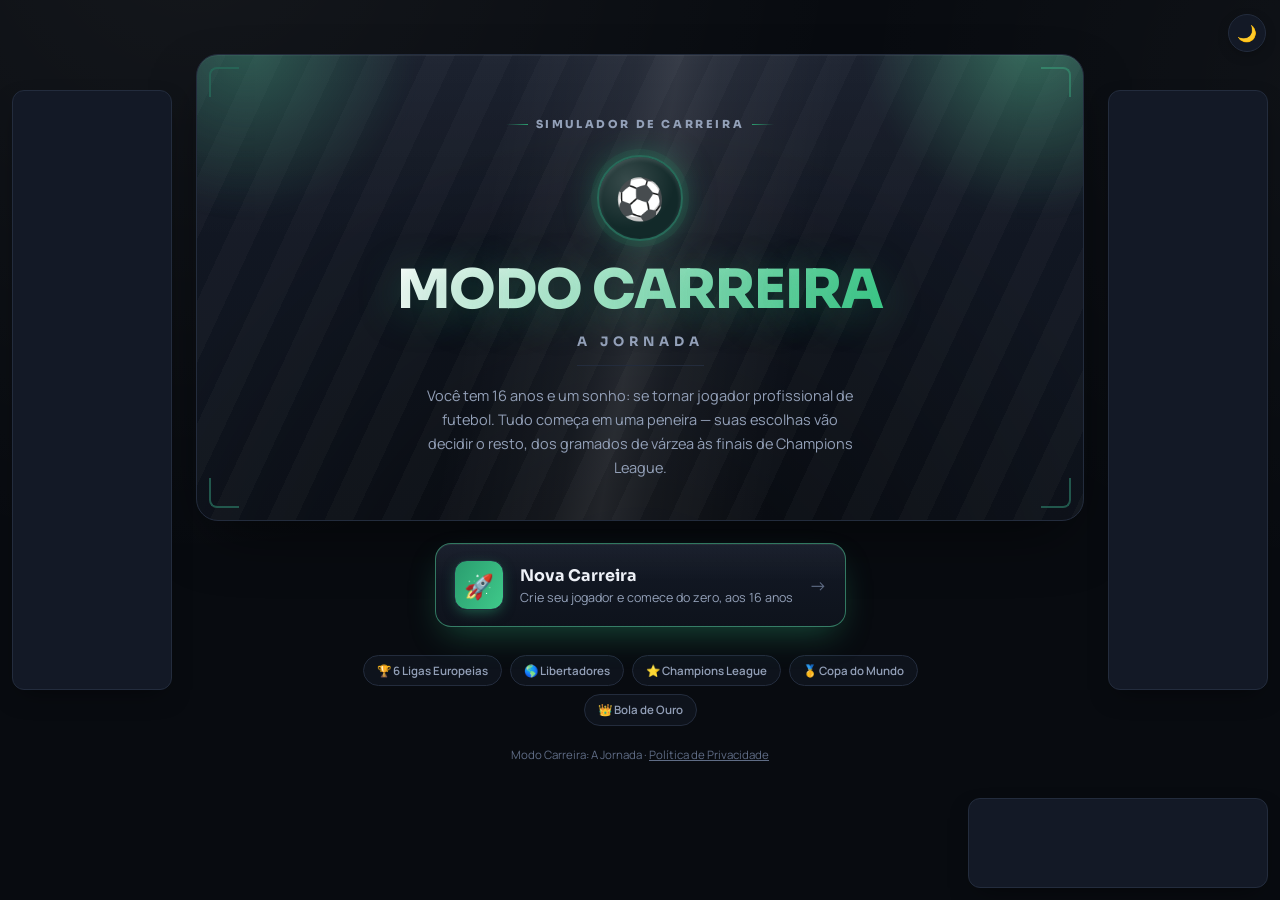
==== index.html @ 7618a2d5 "Completa as 14 sugestões restantes dos 2 grupos de auditoria Jogabilidade/IA: - Meta de carreira esc" ====
<!DOCTYPE html>
<html lang="pt-BR">
<head>
<meta charset="UTF-8">
<meta name="viewport" content="width=device-width, initial-scale=1.0">
<title>Modo Carreira: A Jornada</title>
<link rel="stylesheet" href="css/style.css">
<!-- Google AdSense — Publisher ID real da conta (ver js/core/ads.js). -->
<script async src="https://pagead2.googlesyndication.com/pagead/js/adsbygoogle.js?client=ca-pub-1959719427487568" crossorigin="anonymous"></script>
</head>
<body>
<div id="app"></div>
<button id="theme-toggle-btn" class="theme-toggle-btn" title="Alternar tema claro/escuro" type="button">🌙</button>
<div id="ad-corner" class="ad-corner"></div>
<div id="ad-left" class="ad-side"></div>
<div id="ad-right" class="ad-side"></div>

<script src="js/core/utils.js"></script>
<script src="js/core/ads.js"></script>
<script src="js/core/pixelart.js"></script>
<script src="js/core/escudos.js"></script>
<script src="js/core/rostos.js"></script>
<script src="js/data/dados-base.js"></script>
<script src="js/data/escudos-clubes.js"></script>
<script src="js/data/lances.js"></script>
<script src="js/data/dialogos-tecnico.js"></script>
<script src="js/data/eventos.js"></script>
<script src="js/data/loja-roupas.js"></script>
<script src="js/data/loja-tenis.js"></script>
<script src="js/data/loja-relogios.js"></script>
<script src="js/data/carros.js"></script>
<script src="js/data/imoveis.js"></script>

<script src="js/core/audio.js"></script>
<script src="js/core/state.js"></script>
<script src="js/core/efeitos.js"></script>
<script src="js/core/router.js"></script>

<script src="js/screens/inicio.js"></script>
<script src="js/screens/clubes.js"></script>
<script src="js/screens/peneira.js"></script>

<script src="js/sistemas/consequencias.js"></script>
<script src="js/sistemas/rival.js"></script>
<script src="js/sistemas/exCompanheiros.js"></script>
<script src="js/sistemas/torcida.js"></script>
<script src="js/sistemas/vidapessoal.js"></script>
<script src="js/sistemas/loja.js"></script>
<script src="js/sistemas/imoveis.js"></script>
<script src="js/sistemas/banco.js"></script>
<script src="js/sistemas/liga.js"></script>
<script src="js/sistemas/copas.js"></script>
<script src="js/sistemas/eventos.js"></script>
<script src="js/sistemas/lesao.js"></script>
<script src="js/sistemas/treino.js"></script>
<script src="js/sistemas/partida.js"></script>
<script src="js/sistemas/imprensa.js"></script>
<script src="js/sistemas/selecao.js"></script>

<script src="js/ui/statusbar.js"></script>
<script src="js/ui/agenda.js"></script>
<script src="js/ui/painel.js"></script>
<script src="js/ui/central.js"></script>

<script src="js/temporada/fim-temporada.js"></script>
<script src="js/temporada/entressafra.js"></script>

<script src="js/main.js"></script>
</body>
</html>
---- css/style.css ----
@import url('https://fonts.googleapis.com/css2?family=Manrope:wght@400;500;600;700;800&family=Sora:wght@600;700;800&display=swap');
  /* ===================== RESET & BASE ===================== */
  * { box-sizing: border-box; margin: 0; padding: 0; }
  :root {
    --club-c1: #2a9d6f;
    --club-c2: #3fc98a;
    --bg-base: #080b10;
    --surface: #131926;
    --surface-2: #0e131c;
    --border: #232c3d;
    --border-soft: rgba(255,255,255,.06);
    --text: #eef1f7;
    --text-dim: #93a0b8;
    --text-faint: #5f6c85;
    --font-display: 'Sora', 'Manrope', 'Segoe UI', system-ui, sans-serif;
    --font-body: 'Manrope', 'Segoe UI', 'Trebuchet MS', Arial, sans-serif;
    --radius: 16px;
    --club-grad: linear-gradient(120deg, var(--club-c1), var(--club-c2));
  }
  /* Tema claro — alternado pelo botão flutuante (js/main.js), preferência
     GLOBAL fora de qualquer save (persiste entre carreiras diferentes).
     Reaproveita as mesmas variáveis já centralizadas, sem duplicar regras. */
  :root[data-theme="light"] {
    --bg-base: #eef1f6;
    --surface: #ffffff;
    --surface-2: #f4f6fb;
    --border: #d6dce6;
    --border-soft: rgba(10,20,40,.06);
    --text: #1a2130;
    --text-dim: #4c5871;
    --text-faint: #7c879c;
  }
  /* .hero-title-mega usa um gradiente com stop branco fixo (bonito no tema
     escuro, ilegível no claro) — única cor "hardcoded" fora das variáveis
     centralizadas que precisou de override dedicado pro tema claro. */
  :root[data-theme="light"] .hero-title-mega {
    background: linear-gradient(120deg, #1a2130 20%, var(--club-c1, #2a9d6f) 78%);
    -webkit-background-clip: text; background-clip: text; color: transparent;
  }
  .theme-toggle-btn {
    position: fixed; top: 14px; right: 14px; z-index: 50;
    width: 38px; height: 38px; border-radius: 50%; border: 1px solid var(--border);
    background: var(--surface); color: var(--text); font-size: 16px; cursor: pointer;
    display: flex; align-items: center; justify-content: center;
    box-shadow: 0 4px 14px -4px rgba(0,0,0,.4);
  }
  * { scrollbar-color: #2a3140 transparent; }
  html, body {
    height: 100%;
    background: var(--bg-base);
    color: var(--text);
    font-family: var(--font-body);
    line-height: 1.5;
    -webkit-font-smoothing: antialiased;
  }
  body {
    min-height: 100vh; display: flex; flex-direction: column;
    background:
      radial-gradient(1200px circle at 15% -10%, rgba(255,255,255,.05), transparent 55%),
      radial-gradient(900px circle at 105% 10%, rgba(255,255,255,.03), transparent 55%),
      var(--bg-base);
    background-attachment: fixed;
    transition: background 1s ease;
  }
  body.tema-clube {
    background:
      radial-gradient(1200px circle at 12% -12%, color-mix(in srgb, var(--club-c1) 26%, transparent), transparent 58%),
      radial-gradient(1000px circle at 108% 8%, color-mix(in srgb, var(--club-c2) 20%, transparent), transparent 55%),
      radial-gradient(800px circle at 50% 120%, color-mix(in srgb, var(--club-c1) 10%, transparent), transparent 60%),
      var(--bg-base);
    background-attachment: fixed;
  }
  /* padding-bottom reserva espaço real pro .ad-corner (fixed, ~90px+offset) —
     sem isso, em telas onde o conteúdo enche a altura da viewport, o anúncio
     do canto acaba sobrepondo o final do conteúdo (placar/feed/botões). */
  #app { flex: 1; display: flex; flex-direction: column; max-width: 920px; margin: 0 auto; width: 100%; padding: 18px 16px 108px; }
  #app.fade-in { animation: telaEntrada .45s cubic-bezier(.22,.75,.35,1); }
  @keyframes telaEntrada {
    from { opacity: 0; transform: translateY(12px); }
    to { opacity: 1; transform: translateY(0); }
  }
  /* Transição diferenciada pra telas-marco (.hero-marco presente, ver
     appObserver em router.js) — mais lenta e com um leve "zoom", pra separar
     visualmente um momento de peso (título, Bola de Ouro) de uma troca de
     tela comum (treino, agenda). */
  #app.fade-in-marco { animation: telaEntradaMarco .8s cubic-bezier(.22,.75,.35,1); }
  @keyframes telaEntradaMarco {
    from { opacity: 0; transform: translateY(18px) scale(.97); }
    60% { opacity: 1; }
    to { opacity: 1; transform: translateY(0) scale(1); }
  }
  h1, h2, h3 { font-family: var(--font-display); font-weight: 700; letter-spacing: .2px; }
  a { color: inherit; }
  button, select, input {
    font-family: inherit;
    font-size: 15px;
  }
  ::-webkit-scrollbar { width: 8px; height: 8px; }
  ::-webkit-scrollbar-thumb { background: #2a3140; border-radius: 4px; }
  ::-webkit-scrollbar-track { background: transparent; }

  /* ===================== LAYOUT HELPERS ===================== */
  .hidden { display: none !important; }
  .card {
    position: relative;
    background: linear-gradient(180deg, rgba(255,255,255,.035) 0%, transparent 45%), linear-gradient(180deg, var(--surface) 0%, var(--surface-2) 100%);
    border: 1px solid var(--border);
    border-radius: var(--radius);
    padding: 20px;
    margin-bottom: 14px;
    box-shadow: 0 10px 28px -8px rgba(0,0,0,.45), inset 0 1px 0 var(--border-soft);
    overflow: hidden;
  }
  .card::before {
    content: '';
    position: absolute; top: 0; left: 0; right: 0; height: 3px;
    background: linear-gradient(90deg, #2a3140, #2a3140);
    opacity: .8;
  }
  body.tema-clube .card::before {
    background: var(--club-grad);
    box-shadow: 0 0 14px -2px color-mix(in srgb, var(--club-c1) 70%, transparent);
  }
  .card-title {
    font-family: var(--font-display);
    font-size: 12px;
    font-weight: 700;
    text-transform: uppercase;
    letter-spacing: 1.3px;
    color: var(--text-dim);
    margin-bottom: 12px;
    display: flex; align-items: center; gap: 7px;
  }
  .card-title::before {
    content: ''; width: 4px; height: 4px; border-radius: 50%;
    background: var(--club-c1); box-shadow: 0 0 8px 1px var(--club-c1);
    flex-shrink: 0;
  }
  .card-title::after {
    content: ''; flex: 1; height: 1px; margin-left: 4px;
    background: linear-gradient(90deg, var(--border), transparent);
  }
  .row { display: flex; gap: 12px; flex-wrap: wrap; }
  .col { flex: 1 1 200px; min-width: 0; }
  .center { text-align: center; }
  .muted { color: var(--text-dim); font-size: 13px; }
  .small { font-size: 12px; }
  .spacer { height: 12px; }

  /* ===================== BUTTONS ===================== */
  .btn {
    display: inline-block;
    position: relative;
    background: linear-gradient(180deg, #1a2130, #161c29);
    color: var(--text);
    border: 1px solid var(--border);
    border-radius: 12px;
    padding: 13px 16px;
    cursor: pointer;
    text-align: left;
    font-weight: 500;
    letter-spacing: .1px;
    transition: transform .14s ease, background .18s ease, border-color .18s ease, box-shadow .18s ease;
    width: 100%;
    box-shadow: inset 0 1px 0 rgba(255,255,255,.05), 0 2px 6px rgba(0,0,0,.2);
  }
  .btn:hover { background: linear-gradient(180deg, #202940, #1b2233); border-color: #3d5271; transform: translateY(-2px); box-shadow: 0 10px 22px -6px rgba(0,0,0,.5), inset 0 1px 0 rgba(255,255,255,.08); }
  .btn:active { transform: translateY(0); box-shadow: inset 0 2px 6px rgba(0,0,0,.3); }
  .btn-primary {
    background: var(--club-grad); border-color: color-mix(in srgb, var(--club-c1) 65%, white 8%);
    color: #06120c; font-weight: 700;
    box-shadow: 0 6px 20px -4px color-mix(in srgb, var(--club-c1) 55%, transparent), inset 0 1px 0 rgba(255,255,255,.35);
    text-shadow: 0 1px 0 rgba(255,255,255,.15);
  }
  .btn-primary:hover { filter: brightness(1.08); transform: translateY(-2px); box-shadow: 0 10px 26px -4px color-mix(in srgb, var(--club-c1) 65%, transparent), inset 0 1px 0 rgba(255,255,255,.4); }
  .btn-danger { background: linear-gradient(180deg, #5a1f24, #47161a); border-color: #8a2e35; }
  .btn-danger:hover { background: linear-gradient(180deg, #712831, #5c1f26); }
  .btn-ghost { background: transparent; box-shadow: none; }
  .btn-small { width: auto; padding: 7px 13px; font-size: 13px; border-radius: 9px; }
  .btn-row { display: flex; flex-direction: column; gap: 10px; }
  .choices { display: flex; flex-direction: column; gap: 10px; margin-top: 14px; }
  .choices .btn { animation: escolhaEntra .3s ease backwards; padding-right: 38px; }
  .choices .btn::before {
    content: ''; position: absolute; left: 0; top: 50%; transform: translateY(-50%);
    width: 3px; height: 0%; background: var(--club-c1); border-radius: 0 3px 3px 0;
    transition: height .18s ease; box-shadow: 0 0 8px 0 var(--club-c1);
  }
  .choices .btn:hover::before { height: 56%; }
  .choices .btn::after {
    content: '→'; position: absolute; right: 15px; top: 50%; font-family: var(--font-display);
    transform: translateY(-50%) translateX(-4px); opacity: 0; color: var(--club-c1);
    transition: opacity .18s ease, transform .18s ease;
  }
  .choices .btn:hover::after { opacity: 1; transform: translateY(-50%) translateX(0); }
  .choices .btn-primary::before, .choices .btn-primary::after { display: none; }
  .choices .btn:nth-child(1){ animation-delay: .02s; } .choices .btn:nth-child(2){ animation-delay: .06s; }
  .choices .btn:nth-child(3){ animation-delay: .10s; } .choices .btn:nth-child(4){ animation-delay: .14s; }
  .choices .btn:nth-child(5){ animation-delay: .18s; } .choices .btn:nth-child(6){ animation-delay: .22s; }
  @keyframes escolhaEntra { from { opacity: 0; transform: translateX(-6px); } to { opacity: 1; transform: translateX(0); } }

  /* ===================== FORMS ===================== */
  label { display: block; font-size: 13px; color: var(--text-dim); margin-bottom: 4px; margin-top: 10px; font-weight: 500; }
  input[type=text], input[type=number], select {
    width: 100%;
    background: var(--surface-2);
    border: 1px solid var(--border);
    color: var(--text);
    border-radius: 9px;
    padding: 10px 11px;
    transition: border-color .15s ease, box-shadow .15s ease;
  }
  input:focus, select:focus { outline: none; border-color: var(--club-c1); box-shadow: 0 0 0 3px color-mix(in srgb, var(--club-c1) 22%, transparent); }
  fieldset { border: 1px solid var(--border); border-radius: 12px; padding: 14px; margin-top: 14px; }
  legend { padding: 0 8px; color: var(--text-dim); font-size: 12px; font-weight: 700; text-transform: uppercase; letter-spacing: .6px; }

  /* ===================== BARS / BADGES ===================== */
  .bar-label { display: flex; justify-content: space-between; font-size: 12px; color: var(--text-dim); margin-bottom: 4px; font-weight: 500; }
  .bar-track { background: var(--surface-2); border: 1px solid var(--border); border-radius: 8px; height: 9px; overflow: hidden; box-shadow: inset 0 1px 3px rgba(0,0,0,.4); }
  .bar-fill { height: 100%; border-radius: 8px; background: linear-gradient(90deg,#2a9d6f,#3fc98a); box-shadow: 0 0 8px -1px rgba(63,201,138,.7); transition: width .5s cubic-bezier(.22,.75,.35,1); position: relative; }
  .bar-fill::after {
    content: ''; position: absolute; inset: 0;
    background: linear-gradient(180deg, rgba(255,255,255,.35), transparent 55%);
  }
  .bar-fill.warn { background: linear-gradient(90deg,#c98a2a,#e0ab3f); box-shadow: 0 0 8px -1px rgba(224,171,63,.7); }
  .bar-fill.danger { background: linear-gradient(90deg,#a8323a,#d64550); box-shadow: 0 0 8px -1px rgba(214,69,80,.7); }
  .bar-fill.info { background: linear-gradient(90deg,#2a6bc9,#3f9be0); box-shadow: 0 0 8px -1px rgba(63,155,224,.7); }
  .attr-grid { display: grid; grid-template-columns: 1fr 1fr; gap: 10px 18px; }
  @media (max-width: 560px) { .attr-grid { grid-template-columns: 1fr; } }

  /* ===================== STAT TILES (Painel: Dados/Contrato/Estatísticas) =====================
     Antes essas abas eram só <p><b>Label:</b> valor</p> em sequência, texto
     corrido sem nenhuma hierarquia visual — mesmo padrão pra idade, gols ou
     cartões. stat-tile reaproveita o espírito de .attr-grid (ícone + valor
     grande + rótulo pequeno), ver statTileHtml em js/core/utils.js. */
  .stat-tile-grid { display: grid; grid-template-columns: repeat(auto-fill, minmax(126px,1fr)); gap: 10px; margin: 6px 0 4px; }
  .stat-tile {
    display: flex; flex-direction: column; gap: 2px; padding: 10px 12px; border-radius: 12px;
    background: var(--surface-2); border: 1px solid var(--border);
  }
  .stat-tile-icon { font-size: 16px; line-height: 1; opacity: .85; }
  .stat-tile-valor { font-family: var(--font-display); font-weight: 800; font-size: 18px; line-height: 1.2; word-break: break-word; }
  .stat-tile-label { font-size: 10.5px; color: var(--text-dim); text-transform: uppercase; letter-spacing: .4px; }
  .badge {
    display: inline-block;
    background: var(--surface-2);
    border: 1px solid var(--border);
    border-radius: 999px;
    padding: 4px 11px;
    font-size: 12px;
    font-weight: 500;
    color: #b7c2d6;
    margin: 2px 4px 2px 0;
  }
  .badge.good { border-color: #2a9d6f; color: #7fe0b8; background: rgba(42,157,111,.12); }
  .badge.bad { border-color: #a8323a; color: #f19aa0; background: rgba(168,50,58,.12); }

  /* ===================== ESCUDO DO CLUBE ===================== */
  .crest {
    display: inline-flex; align-items: center; justify-content: center;
    border-radius: 50%; flex-shrink: 0;
    background: conic-gradient(from 210deg, var(--crest-c1,var(--club-c1)), var(--crest-c2,var(--club-c2)), var(--crest-c1,var(--club-c1)));
    border: 2px solid rgba(255,255,255,.4);
    box-shadow: 0 3px 10px rgba(0,0,0,.45), inset 0 1px 2px rgba(255,255,255,.3), inset 0 -3px 7px rgba(0,0,0,.28);
    color: #fff; font-family: var(--font-display); font-weight: 800; letter-spacing: .3px;
    text-shadow: 0 1px 3px rgba(0,0,0,.55);
    line-height: 1;
  }
  .crest.lg { box-shadow: 0 6px 20px -2px rgba(0,0,0,.5), inset 0 1px 3px rgba(255,255,255,.3), inset 0 -4px 9px rgba(0,0,0,.3); }

  /* ===================== TIER / DIVISÃO ===================== */
  .tier-badge {
    display: inline-flex; align-items: center; gap: 5px;
    padding: 3px 11px; border-radius: 999px; font-size: 10.5px; font-weight: 800;
    text-transform: uppercase; letter-spacing: .8px;
    color: var(--tier-c, #9aa5ba); border: 1px solid var(--tier-c, #3a4457);
    background: color-mix(in srgb, var(--tier-c, #3a4457) 16%, transparent);
  }

  /* ===================== ANÚNCIO (CANTO, DISCRETO) =====================
     Fica FORA de #app (ver index.html) — nunca é destruído pelas trocas de
     tela do jogo (render() só remonta #app). position:fixed, então flutua
     sempre no mesmo canto da JANELA (não do documento) — quem garante que
     ele não tampe o conteúdo é a reserva de espaço real em #app
     (padding-bottom, ver a regra de #app acima) do tamanho do bloco (ver ads.js). */
  .ad-corner {
    position: fixed; right: 12px; bottom: 12px; z-index: 40;
    background: var(--surface); border: 1px solid var(--border); border-radius: 12px;
    padding: 4px; max-width: 300px; max-height: 90px; overflow: hidden;
    box-shadow: 0 10px 26px -10px rgba(0,0,0,.5);
  }
  .ad-corner:empty { display: none; } /* antes do 1º anúncio carregar, não ocupa espaço nem sombra à toa */
  @media (max-width: 560px) {
    .ad-corner { left: 8px; right: 8px; bottom: 8px; max-width: none; display: flex; justify-content: center; }
  }

  /* ===================== ANÚNCIOS LATERAIS (SÓ TELA LARGA E ALTA) =====================
     #app tem max-width:920px centralizado — em tela larga sobra bastante
     margem vazia dos dois lados, espaço perfeito pra um anúncio vertical sem
     nunca encostar no jogo. Escondidos por padrão (display:none) e só
     aparecem a partir de 1280px de largura, quando sobra margem confortável
     pros dois lados (920px do jogo + ~180px de cada lado). Abaixo disso
     (tablet/celular), o anúncio do canto (.ad-corner, acima) já continua
     aparecendo normalmente — ninguém perde anúncio, só ganha mais em tela
     grande. Ancorado no topo (não mais centralizado verticalmente) com uma
     altura mínima de tela exigida (min-height:820px) — assim o bloco de
     600px de altura sempre termina bem acima do .ad-corner (que fica nos
     últimos ~100px da tela), sem um anúncio tampando o outro. IMPORTANTE:
     ads.js só deve pedir um novo anúncio pra esses slots quando eles
     estiverem realmente visíveis (display!=='none') — carregar anúncio num
     slot escondido conta como tráfego inválido pro Google. */
  .ad-side {
    display: none; position: fixed; top: 90px;
    z-index: 40; width: 160px; height: 600px; max-height: 70vh; overflow: hidden;
    background: var(--surface); border: 1px solid var(--border); border-radius: 12px;
    box-shadow: 0 10px 26px -10px rgba(0,0,0,.5);
  }
  .ad-side:empty { box-shadow: none; border-color: transparent; } /* antes do anúncio carregar, não fica uma caixa vazia chamativa */
  #ad-left { left: 12px; }
  #ad-right { right: 12px; }
  @media (min-width: 1280px) and (min-height: 820px) {
    .ad-side { display: block; }
  }

  /* ===================== HEADER / STATUS BAR ===================== */
  #status-bar {
    display: flex; flex-wrap: wrap; gap: 10px 20px; align-items: center;
    background: linear-gradient(180deg, rgba(255,255,255,.04), transparent 60%), rgba(15,19,28,.82);
    backdrop-filter: blur(10px); -webkit-backdrop-filter: blur(10px);
    border: 1px solid var(--border); border-top: 2px solid #2a3140; border-radius: var(--radius);
    padding: 12px 16px; margin-bottom: 16px; font-size: 13px;
    box-shadow: 0 10px 26px -10px rgba(0,0,0,.5), inset 0 1px 0 var(--border-soft);
    position: sticky; top: 8px; z-index: 20;
  }
  body.tema-clube #status-bar { border-top-color: var(--club-c1); box-shadow: 0 10px 26px -10px rgba(0,0,0,.5), inset 0 1px 0 var(--border-soft), 0 0 0 1px color-mix(in srgb, var(--club-c1) 18%, transparent); }
  #status-bar .sb-club { display: flex; align-items: center; gap: 9px; margin-right: 2px; }
  #status-bar .sb-club .sb-club-name { font-family: var(--font-display); font-weight: 700; font-size: 14px; color: var(--text); }
  #status-bar .sb-item { display: flex; flex-direction: column; min-width: 58px; }
  #status-bar .sb-item b { font-size: 13.5px; font-weight: 700; color: var(--text); }
  #status-bar .sb-item span.lbl { color: var(--text-faint); font-size: 10.5px; text-transform: uppercase; letter-spacing: .5px; }
  #status-bar .sb-divider { width: 1px; align-self: stretch; background: var(--border); }
  #status-bar .sb-panel-btn { margin-left: auto; }

  /* ===================== TABS (PAINEL) ===================== */
  .tabs { display: flex; flex-wrap: wrap; gap: 6px; margin-bottom: 14px; padding: 4px; background: var(--surface-2); border: 1px solid var(--border); border-radius: 12px; }
  .tab-btn {
    background: transparent; border: 1px solid transparent; color: var(--text-dim);
    border-radius: 8px; padding: 7px 13px; cursor: pointer; font-size: 12.5px; font-weight: 600;
    transition: all .15s ease;
  }
  .tab-btn:hover { color: var(--text); background: rgba(255,255,255,.04); }
  .tab-btn.active { background: var(--club-grad); border-color: transparent; color: #06120c; box-shadow: 0 3px 10px -2px color-mix(in srgb, var(--club-c1) 55%, transparent); }
  .tab-content { display: none; }
  .tab-content.active { display: block; }

  /* ===================== MODAL (PAINEL OVERLAY) ===================== */
  #panel-overlay {
    position: fixed; inset: 0; background: rgba(4,6,10,.8);
    backdrop-filter: blur(3px); -webkit-backdrop-filter: blur(3px);
    display: flex; align-items: flex-start; justify-content: center;
    padding: 24px 12px; overflow-y: auto; z-index: 50;
  }
  #panel-modal, .panel-modal-shell {
    position: relative; overflow: hidden;
    background: linear-gradient(180deg, rgba(255,255,255,.03), transparent 30%), var(--surface-2);
    border: 1px solid var(--border); border-radius: var(--radius);
    padding: 20px; width: 100%; max-width: 820px;
    box-shadow: 0 30px 60px -12px rgba(0,0,0,.6);
  }
  #panel-modal::before, .panel-modal-shell::before { content: ''; position: absolute; top: 0; left: 0; right: 0; height: 3px; background: var(--club-grad); opacity: .9; }
  #panel-modal .panel-header, .panel-modal-shell .panel-header { display: flex; justify-content: space-between; align-items: center; margin-bottom: 12px; }
  #panel-modal .panel-header h2, .panel-modal-shell .panel-header h2 { font-size: 19px; }
  .central-overlay {
    position: fixed; inset: 0; background: rgba(4,6,10,.8);
    backdrop-filter: blur(3px); -webkit-backdrop-filter: blur(3px);
    display: flex; align-items: flex-start; justify-content: center;
    padding: 24px 12px; overflow-y: auto; z-index: 50;
  }

  /* ===================== BARRA DE STATUS: AÇÕES DA CARREIRA ===================== */
  #status-bar .sb-actions { display: flex; flex-wrap: wrap; gap: 8px; margin-left: auto; }

  /* ===================== SHOPPING / IMÓVEIS / BANCO (CENTRAL DE CARREIRA) ======== */
  .shop-grid { display: grid; grid-template-columns: repeat(auto-fill, minmax(230px, 1fr)); gap: 12px; }
  .shop-item {
    display: flex; align-items: center; gap: 12px;
    background: var(--surface-2); border: 1px solid var(--border); border-radius: 12px;
    padding: 10px 12px; transition: border-color .15s ease, transform .15s ease;
  }
  .shop-item:hover { border-color: color-mix(in srgb, var(--club-c1) 45%, var(--border) 55%); transform: translateY(-1px); }
  .shop-item.owned { opacity: .72; }
  .shop-item-carro { flex-wrap: wrap; }
  .shop-item-icon { flex-shrink: 0; display: flex; align-items: center; justify-content: center; width: 60px; }
  .pixel-icon { image-rendering: pixelated; filter: drop-shadow(0 3px 6px rgba(0,0,0,.4)); }
  .shop-item-info { flex: 1; min-width: 0; }
  .shop-item-nome { font-weight: 600; font-size: 13.5px; margin-bottom: 1px; }
  .shop-item-preco { font-family: var(--font-display); font-weight: 700; color: var(--club-c2); font-size: 14px; margin-top: 4px; }
  .color-swatch {
    display: inline-block; width: 18px; height: 18px; border-radius: 50%; cursor: pointer;
    border: 2px solid var(--border); transition: border-color .15s ease, transform .15s ease;
  }
  .color-swatch:hover { transform: scale(1.12); }
  .color-swatch.sel { border-color: var(--club-c1); box-shadow: 0 0 0 2px color-mix(in srgb, var(--club-c1) 45%, transparent); }

  /* ===================== NEWS FEED ===================== */
  .news-item {
    border-left: 3px solid #2f3b4f; padding: 9px 12px; margin-bottom: 8px;
    background: var(--surface-2); border-radius: 0 10px 10px 0; font-size: 13px;
  }
  .news-item.torcida { border-color: #2a9d6f; }
  .news-item.midia { border-color: #3f9be0; }
  .news-item.familia { border-color: #e0ab3f; }
  .news-item.treinador { border-color: #a8323a; }
  .news-item .news-tag { font-size: 10px; text-transform: uppercase; color: var(--text-faint); letter-spacing: .6px; display:block; margin-bottom:3px; font-weight: 700; }

  /* ===================== NARRATIVE ===================== */
  #scene-text { font-size: 15.5px; line-height: 1.7; white-space: pre-line; letter-spacing: .1px; }
  #scene-text .fala { color: #cfe0ff; font-style: italic; }
  .card h2 { margin-bottom: 12px; font-size: 20px; }
  .card-title + h2, .card-title + #scene-text { margin-top: 2px; }
  .trace-tag { display:inline-block; font-size:11px; color:var(--text-dim); background:var(--surface-2); border:1px solid var(--border); border-radius:999px; padding:2px 9px; margin-bottom:10px; }

  footer { text-align: center; color: var(--text-faint); font-size: 11.5px; padding: 20px 0 10px; }
  footer .footer-link { color: var(--text-faint); text-decoration: underline; }
  footer .footer-link:hover { color: var(--text-dim); }

  /* club cards grid */
  .club-grid { display: grid; grid-template-columns: 1fr 1fr; gap: 12px; }
  @media (max-width: 620px) { .club-grid { grid-template-columns: 1fr; } }
  .club-card {
    cursor: pointer; transition: transform .18s ease, box-shadow .18s ease, border-color .18s ease;
    padding-top: 18px;
  }
  .club-card::before { background: linear-gradient(90deg, var(--this-c1, #2a3140), var(--this-c2, #2a3140)); opacity: .9; }
  .club-card:hover { transform: translateY(-4px); border-color: color-mix(in srgb, var(--this-c1,#3d5271) 60%, #3d5271); box-shadow: 0 14px 30px -8px rgba(0,0,0,.5), 0 0 0 1px color-mix(in srgb, var(--this-c1,#3d5271) 35%, transparent); }
  .club-card .club-card-head { display: flex; align-items: center; gap: 10px; margin-bottom: 8px; }
  .club-card h3 { font-size: 16px; margin: 0; }
  .club-card:hover .crest { box-shadow: 0 3px 10px rgba(0,0,0,.45), inset 0 1px 2px rgba(255,255,255,.3), inset 0 -3px 7px rgba(0,0,0,.28), 0 0 0 4px color-mix(in srgb, var(--this-c1,var(--club-c1)) 30%, transparent); }
  .club-swatch { display:inline-block; width:14px; height:14px; border-radius:50%; margin-right:6px; vertical-align:middle; border:1px solid rgba(255,255,255,.25); }

  /* =====================================================================
     SCREEN HERO — versão compacta do stadium-hero (sem holofotes animados
     nem cantoneiras), usada como cabeçalho de destaque dentro de telas do
     jogo (criação de personagem, escolha de clube, resultado da peneira,
     fim de temporada, aposentadoria etc.) pra criar familiaridade visual
     com a tela inicial sem repetir o motivo mais "cheio" em toda tela.
     ========================================================================= */
  .screen-hero {
    position: relative; overflow: hidden; text-align: center;
    border-radius: var(--radius); border: 1px solid var(--border);
    padding: 26px 20px 22px; margin-bottom: 14px;
    background:
      repeating-linear-gradient(115deg, rgba(255,255,255,.02) 0 24px, rgba(255,255,255,0) 24px 48px),
      radial-gradient(560px circle at 50% -25%, color-mix(in srgb, var(--club-c1) 22%, transparent), transparent 70%),
      linear-gradient(180deg, rgba(255,255,255,.035) 0%, transparent 45%), linear-gradient(180deg, var(--surface) 0%, var(--surface-2) 100%);
    box-shadow: 0 10px 28px -8px rgba(0,0,0,.45), inset 0 1px 0 var(--border-soft);
  }
  .screen-hero::before { content: ''; position: absolute; top: 0; left: 0; right: 0; height: 3px; background: var(--club-grad); opacity: .9; }
  .screen-hero-kicker {
    display: inline-flex; align-items: center; gap: 8px;
    font-family: var(--font-display); font-size: 10.5px; font-weight: 800; letter-spacing: 2.2px; text-transform: uppercase;
    color: var(--text-dim); margin-bottom: 10px; position: relative; z-index: 1;
  }
  .screen-hero-kicker::before, .screen-hero-kicker::after { content: ''; width: 16px; height: 1px; background: linear-gradient(90deg, transparent, var(--club-c1)); }
  .screen-hero-kicker::after { background: linear-gradient(90deg, var(--club-c1), transparent); }
  .screen-hero h1, .screen-hero h2 { font-family: var(--font-display); font-weight: 800; font-size: clamp(21px,4.2vw,28px); margin-bottom: 4px; letter-spacing: -.3px; position: relative; z-index: 1; }
  .screen-hero-sub { color: var(--text-dim); font-size: 13.5px; max-width: 460px; margin: 6px auto 0; position: relative; z-index: 1; }

  /* ===================== VARIANTE "MARCO" (eventos do GAME.memorial) =====================
     Antes, título de temporada, aposentadoria e conquista de copa usavam o
     mesmo .screen-hero de qualquer relatório comum — sem nenhum destaque
     visual condizente com o peso do momento. Aplicada condicionalmente (ver
     fim-temporada.js/entressafra.js/copas.js) sempre que a tela representa
     um evento que também vira registrarMarco() no memorial. */
  .screen-hero.hero-marco {
    border-color: #c98a2a;
    box-shadow: 0 10px 32px -6px rgba(224,171,63,.35), inset 0 1px 0 var(--border-soft), 0 0 0 1px rgba(224,171,63,.25);
    animation: marcoBrilho 2.8s ease-in-out infinite;
  }
  .screen-hero.hero-marco::before { background: linear-gradient(90deg, transparent, #e0ab3f, transparent); opacity: 1; }
  .screen-hero.hero-marco .screen-hero-kicker { color: #e0ab3f; }
  .hero-marco-selo {
    display: inline-flex; align-items: center; gap: 6px; position: absolute; top: 12px; right: 14px;
    font-family: var(--font-display); font-size: 9.5px; font-weight: 800; letter-spacing: 1.6px; text-transform: uppercase;
    color: #e0ab3f; opacity: .9; z-index: 1;
  }
  @keyframes marcoBrilho {
    0%, 100% { box-shadow: 0 10px 32px -6px rgba(224,171,63,.35), inset 0 1px 0 var(--border-soft), 0 0 0 1px rgba(224,171,63,.25); }
    50% { box-shadow: 0 10px 36px -4px rgba(224,171,63,.55), inset 0 1px 0 var(--border-soft), 0 0 0 1px rgba(224,171,63,.4); }
  }

  /* Retrato de NPC em destaque (retratoNpcHtml, opts.destaque) — momentos de
     mais peso (fase decisiva da peneira, pergunta prioritária da coletiva) */
  .npc-portrait-destaque { border-radius: 12px; box-shadow: 0 0 0 2px var(--club-c1), 0 6px 18px -4px rgba(0,0,0,.5); }

  /* ===================== SELO DE VEREDITO (aprovado/vitória/campeão...) ===================== */
  .result-badge-big {
    display: inline-flex; align-items: center; gap: 9px;
    font-family: var(--font-display); font-weight: 800; font-size: 14.5px; letter-spacing: .6px; text-transform: uppercase;
    padding: 10px 22px; border-radius: 999px; margin-bottom: 14px;
  }
  .result-badge-big.good { color: #7fe0b8; background: rgba(42,157,111,.14); border: 1px solid #2a9d6f; box-shadow: 0 0 28px -4px rgba(42,157,111,.55); }
  .result-badge-big.bad { color: #f19aa0; background: rgba(168,50,58,.14); border: 1px solid #a8323a; box-shadow: 0 0 28px -4px rgba(168,50,58,.55); }
  .result-badge-big.neutral { color: #d8c98a; background: rgba(224,171,63,.12); border: 1px solid #c98a2a; box-shadow: 0 0 24px -4px rgba(224,171,63,.5); }

  /* ===================== STEPPER DE FASES (peneira) ===================== */
  .phase-stepper { display: flex; align-items: center; gap: 6px; margin: 10px 0 4px; }
  .phase-dot { flex: 1; height: 4px; border-radius: 3px; background: var(--surface-2); border: 1px solid var(--border); transition: background .3s ease, border-color .3s ease, box-shadow .3s ease; }
  .phase-dot.done { background: var(--club-grad); border-color: transparent; }
  .phase-dot.current { background: var(--club-grad); border-color: transparent; box-shadow: 0 0 10px -1px var(--club-c1); }

  /* ===================== HERO (TELA INICIAL) ===================== */
  .hero-title {
    font-family: var(--font-display); font-weight: 800; font-size: 34px; letter-spacing: -.5px;
    background: linear-gradient(120deg, #fff, var(--club-c2, #9fe6c6));
    -webkit-background-clip: text; background-clip: text; color: transparent;
  }

  /* =====================================================================
     ESTÁDIO / TRANSMISSÃO ESPORTIVA — tela inicial
     Motivo visual: gramado listrado bem sutil + luzes de holofote nos
     cantos + cantoneiras de placar de transmissão, tudo discreto o
     bastante pra não brigar com o resto da UI (usado só nesta tela).
     ========================================================================= */
  .stadium-hero {
    position: relative;
    border-radius: calc(var(--radius) + 6px);
    padding: 52px 24px 40px;
    margin: 4vh 0 22px;
    overflow: hidden;
    text-align: center;
    background:
      repeating-linear-gradient(115deg, rgba(255,255,255,.025) 0 26px, rgba(255,255,255,0) 26px 52px),
      radial-gradient(900px circle at 50% 130%, rgba(0,0,0,.55), transparent 60%),
      linear-gradient(180deg, rgba(255,255,255,.04) 0%, transparent 40%),
      linear-gradient(180deg, var(--surface) 0%, var(--surface-2) 100%);
    border: 1px solid var(--border);
    box-shadow: 0 24px 60px -18px rgba(0,0,0,.6), inset 0 1px 0 var(--border-soft);
  }
  .stadium-hero::before, .stadium-hero::after {
    content: ''; position: absolute; width: 340px; height: 340px; border-radius: 50%;
    filter: blur(10px); opacity: .55; pointer-events: none;
  }
  .stadium-hero::before { top: -180px; left: -120px; background: radial-gradient(circle, color-mix(in srgb, var(--club-c1) 65%, white 10%), transparent 70%); animation: holofoteFlutua 9s ease-in-out infinite; }
  .stadium-hero::after { top: -180px; right: -120px; background: radial-gradient(circle, color-mix(in srgb, var(--club-c2) 65%, white 10%), transparent 70%); animation: holofoteFlutua 9s ease-in-out infinite reverse; }
  @keyframes holofoteFlutua { 0%,100% { transform: translateY(0) scale(1); } 50% { transform: translateY(18px) scale(1.06); } }
  .stadium-hero-sweep {
    position: absolute; inset: -40% -60%; pointer-events: none;
    background: linear-gradient(100deg, transparent 42%, rgba(255,255,255,.05) 48%, rgba(255,255,255,.1) 50%, rgba(255,255,255,.05) 52%, transparent 58%);
    animation: holofoteVarredura 7s ease-in-out infinite;
  }
  @keyframes holofoteVarredura { 0% { transform: translateX(-30%); } 50% { transform: translateX(30%); } 100% { transform: translateX(-30%); } }
  .stadium-hero-corner {
    position: absolute; width: 30px; height: 30px; border-color: color-mix(in srgb, var(--club-c1) 55%, var(--border) 45%);
    border-style: solid; opacity: .8;
  }
  .stadium-hero-corner.tl { top: 12px; left: 12px; border-width: 2px 0 0 2px; border-top-left-radius: 8px; }
  .stadium-hero-corner.tr { top: 12px; right: 12px; border-width: 2px 2px 0 0; border-top-right-radius: 8px; }
  .stadium-hero-corner.bl { bottom: 12px; left: 12px; border-width: 0 0 2px 2px; border-bottom-left-radius: 8px; }
  .stadium-hero-corner.br { bottom: 12px; right: 12px; border-width: 0 2px 2px 0; border-bottom-right-radius: 8px; }
  .stadium-hero-inner { position: relative; z-index: 1; }

  .eyebrow-tag {
    display: inline-flex; align-items: center; gap: 8px;
    font-family: var(--font-display); font-size: 11px; font-weight: 800; letter-spacing: 2.6px; text-transform: uppercase;
    color: var(--text-dim); margin-bottom: 22px;
  }
  .eyebrow-tag::before, .eyebrow-tag::after { content: ''; width: 22px; height: 1px; background: linear-gradient(90deg, transparent, var(--club-c1)); }
  .eyebrow-tag::after { background: linear-gradient(90deg, var(--club-c1), transparent); }

  .hero-crest-ring {
    width: 86px; height: 86px; margin: 0 auto 22px; border-radius: 50%;
    display: flex; align-items: center; justify-content: center; font-size: 40px;
    background: radial-gradient(circle at 35% 30%, rgba(255,255,255,.16), transparent 60%), color-mix(in srgb, var(--club-c1) 16%, var(--surface-2));
    border: 2px solid color-mix(in srgb, var(--club-c1) 55%, var(--border) 45%);
    box-shadow: 0 0 0 6px color-mix(in srgb, var(--club-c1) 10%, transparent), 0 0 34px -4px color-mix(in srgb, var(--club-c1) 65%, transparent), inset 0 2px 4px rgba(255,255,255,.15);
    animation: crestPulso 3.6s ease-in-out infinite;
  }
  @keyframes crestPulso {
    0%,100% { box-shadow: 0 0 0 6px color-mix(in srgb, var(--club-c1) 10%, transparent), 0 0 34px -4px color-mix(in srgb, var(--club-c1) 65%, transparent), inset 0 2px 4px rgba(255,255,255,.15); }
    50% { box-shadow: 0 0 0 9px color-mix(in srgb, var(--club-c1) 16%, transparent), 0 0 48px -2px color-mix(in srgb, var(--club-c1) 80%, transparent), inset 0 2px 4px rgba(255,255,255,.2); }
  }

  .hero-title-mega {
    font-family: var(--font-display); font-weight: 800; letter-spacing: -1px;
    font-size: clamp(34px, 7vw, 54px); line-height: 1.02; margin-bottom: 10px;
    background: linear-gradient(120deg, #ffffff 20%, var(--club-c2, #9fe6c6) 78%);
    -webkit-background-clip: text; background-clip: text; color: transparent;
    text-shadow: 0 6px 40px color-mix(in srgb, var(--club-c1) 35%, transparent);
  }
  .hero-subtitle-tag {
    display: inline-block; font-family: var(--font-display); font-weight: 700; font-size: 13px;
    letter-spacing: 5px; text-transform: uppercase; color: var(--text-dim);
    padding-bottom: 14px; margin-bottom: 18px;
    border-bottom: 1px solid var(--border);
  }
  .hero-tagline { max-width: 440px; margin: 0 auto; color: var(--text-dim); font-size: 14.5px; line-height: 1.65; }

  /* ===================== MENU TILES (ações principais) ===================== */
  .menu-tiles { display: flex; flex-direction: column; gap: 12px; max-width: 480px; margin: 0 auto; }
  .menu-tile {
    display: flex; align-items: center; gap: 16px; text-align: left;
    background: linear-gradient(180deg, rgba(255,255,255,.035), transparent 45%), linear-gradient(180deg, var(--surface), var(--surface-2));
    border: 1px solid var(--border); border-radius: 16px; padding: 16px 18px; cursor: pointer;
    transition: transform .18s ease, border-color .18s ease, box-shadow .18s ease;
    box-shadow: 0 10px 26px -12px rgba(0,0,0,.5), inset 0 1px 0 var(--border-soft);
    width: 100%; color: var(--text); position: relative; overflow: hidden;
  }
  .menu-tile:hover { transform: translateY(-3px); border-color: color-mix(in srgb, var(--club-c1) 55%, var(--border) 45%); box-shadow: 0 18px 36px -14px rgba(0,0,0,.55), 0 0 0 1px color-mix(in srgb, var(--club-c1) 25%, transparent); }
  .menu-tile-icon {
    flex-shrink: 0; width: 50px; height: 50px; border-radius: 13px; display: flex; align-items: center; justify-content: center;
    font-size: 24px; background: color-mix(in srgb, var(--club-c1) 14%, var(--surface-2)); border: 1px solid var(--border);
  }
  .menu-tile-body { display: flex; flex-direction: column; gap: 3px; min-width: 0; }
  .menu-tile-title { font-family: var(--font-display); font-weight: 700; font-size: 16px; }
  .menu-tile-sub { font-size: 12.5px; color: var(--text-dim); overflow: hidden; text-overflow: ellipsis; white-space: nowrap; }
  .menu-tile-primary {
    border-color: color-mix(in srgb, var(--club-c1) 60%, white 8%);
    box-shadow: 0 14px 34px -10px color-mix(in srgb, var(--club-c1) 45%, transparent), inset 0 1px 0 var(--border-soft);
  }
  .menu-tile-primary .menu-tile-icon { background: var(--club-grad); color: #06120c; box-shadow: 0 4px 14px -3px color-mix(in srgb, var(--club-c1) 60%, transparent); }
  .menu-tile-primary:hover { box-shadow: 0 20px 42px -12px color-mix(in srgb, var(--club-c1) 60%, transparent), 0 0 0 1px color-mix(in srgb, var(--club-c1) 40%, transparent); }
  .menu-tile-arrow { margin-left: auto; flex-shrink: 0; color: var(--text-faint); font-size: 18px; transition: transform .18s ease, color .18s ease; }
  .menu-tile:hover .menu-tile-arrow { transform: translateX(4px); color: var(--club-c1); }

  .link-danger {
    display: block; margin: 18px auto 0; background: none; border: none; cursor: pointer;
    color: var(--text-faint); font-size: 12.5px; text-decoration: underline; text-underline-offset: 3px;
    transition: color .15s ease;
  }
  .link-danger:hover { color: #d64550; }

  /* ===================== FEATURE STRIP (destaques do jogo) ===================== */
  .feature-strip { display: flex; flex-wrap: wrap; justify-content: center; gap: 8px; margin: 28px auto 0; max-width: 560px; }
  .feature-pill {
    font-size: 11.5px; font-weight: 600; color: var(--text-dim); background: var(--surface-2);
    border: 1px solid var(--border); border-radius: 999px; padding: 6px 13px;
    transition: color .15s ease, border-color .15s ease;
  }
  .feature-pill:hover { color: var(--text); border-color: color-mix(in srgb, var(--club-c1) 45%, var(--border) 55%); }

  /* ===================== TEMA POR COMPETIÇÃO (partida ao vivo) =====================
     Sobrepõe gradientes extras de baixa opacidade ao fundo já existente do
     clube — sutil o bastante pra não competir visualmente com a UI. */
  body.tema-copa-brasil {
    background:
      radial-gradient(1000px circle at 10% -10%, rgba(60,170,80,.09), transparent 55%),
      radial-gradient(900px circle at 105% 105%, rgba(224,196,60,.08), transparent 55%),
      radial-gradient(1200px circle at 12% -12%, color-mix(in srgb, var(--club-c1) 26%, transparent), transparent 58%),
      radial-gradient(1000px circle at 108% 8%, color-mix(in srgb, var(--club-c2) 20%, transparent), transparent 55%),
      var(--bg-base);
    background-attachment: fixed;
  }
  body.tema-libertadores {
    background:
      radial-gradient(1000px circle at 8% -8%, rgba(60,120,200,.08), transparent 55%),
      radial-gradient(900px circle at 100% 100%, rgba(224,196,60,.07), transparent 55%),
      radial-gradient(800px circle at 50% 50%, rgba(60,170,90,.05), transparent 60%),
      radial-gradient(1200px circle at 12% -12%, color-mix(in srgb, var(--club-c1) 26%, transparent), transparent 58%),
      radial-gradient(1000px circle at 108% 8%, color-mix(in srgb, var(--club-c2) 20%, transparent), transparent 55%),
      var(--bg-base);
    background-attachment: fixed;
  }

  /* ===================== PARTIDA AO VIVO =====================
     Compacto de propósito: placar, estatísticas e lance/feed precisam caber
     juntos na tela sem rolar (ver .live-match-feed abaixo, que é a única
     parte com altura ilimitada — por isso vira a única coisa com scroll
     próprio, em vez de esticar a página inteira a cada evento novo). */
  .live-match-card, .live-match-stats-card, .live-match-lance { padding: 12px 16px; margin-bottom: 8px; }
  .live-match-card { text-align: center; }
  .live-match-top { display: flex; align-items: center; justify-content: center; gap: 22px; }
  .live-match-team { display: flex; flex-direction: column; align-items: center; gap: 6px; flex: 1 1 120px; min-width: 0; }
  .live-match-team span { font-size: 12.5px; color: var(--text-dim); max-width: 130px; overflow: hidden; text-overflow: ellipsis; white-space: nowrap; }
  .live-match-center { display: flex; flex-direction: column; align-items: center; gap: 6px; min-width: 110px; }
  .live-match-clock {
    font-family: var(--font-display); font-weight: 700; font-size: 13px; color: var(--text-dim);
    letter-spacing: .4px;
  }
  .live-match-placar {
    font-family: var(--font-display); font-weight: 800; font-size: 30px; letter-spacing: .5px;
    transition: transform .15s ease;
  }
  .live-match-placar.pulse { animation: placarPulso .5s ease; }
  @keyframes placarPulso { 0% { transform: scale(1); } 35% { transform: scale(1.18); color: var(--club-c1); } 100% { transform: scale(1); } }
  .live-match-celebracao {
    height: 0; overflow: hidden; opacity: 0; transform: scale(.8);
    transition: opacity .2s ease, transform .2s ease;
    font-family: var(--font-display); font-weight: 800; font-size: 34px; letter-spacing: 1px;
    color: var(--club-c1); text-shadow: 0 0 22px color-mix(in srgb, var(--club-c1) 70%, transparent);
    text-align: center; margin-top: 0;
  }
  .live-match-celebracao.show {
    height: auto; opacity: 1; transform: scale(1); margin-top: 14px;
    animation: golPulso .6s ease;
  }
  @keyframes golPulso {
    0% { transform: scale(.4); opacity: 0; }
    55% { transform: scale(1.15); opacity: 1; }
    100% { transform: scale(1); opacity: 1; }
  }
  .live-match-feed {
    display: flex; flex-direction: column; gap: 2px; margin-top: 4px;
    max-height: 118px; overflow-y: auto; padding-right: 6px;
  }
  .live-match-feed p { color: var(--text-dim); }
  .live-match-lance { margin-top: 8px; }
  .lm-stat-row { display: grid; grid-template-columns: 44px 1fr 44px; align-items: center; gap: 8px; padding: 3px 0; border-bottom: 1px solid var(--border-soft); }
  .lm-stat-row:last-child { border-bottom: none; }
  .lm-stat-val { font-family: var(--font-display); font-weight: 700; font-size: 13.5px; text-align: center; }
  /* Painel do VAR reaproveita o overlay de celebração (mesmo elemento), com
     um visual distinto (preto/amarelo, estilo transmissão) enquanto ativo. */
  .live-match-celebracao.lm-var {
    background: repeating-linear-gradient(135deg, rgba(224,196,60,.08) 0 10px, transparent 10px 20px);
    border: 1px solid rgba(224,196,60,.4); border-radius: 12px; padding: 14px 10px;
  }
  .lm-var-badge {
    display: inline-block; background: #111; color: #e0c43c; font-family: var(--font-display);
    font-weight: 800; font-size: 13px; letter-spacing: 2px; padding: 3px 12px; border-radius: 5px;
    border: 1px solid #e0c43c; margin-bottom: 8px;
  }
  .lm-var-texto { font-family: var(--font-display); font-weight: 700; font-size: 16px; color: var(--text); }
  .lm-var-sub { margin-top: 6px; }

  /* ===================== BOLINHAS DA DISPUTA DE PÊNALTIS ===================== */
  .lm-pen-row { display: flex; align-items: center; gap: 10px; margin: 6px 0; }
  .lm-pen-nome { font-size: 12.5px; color: var(--text-dim); min-width: 90px; max-width: 120px; overflow: hidden; text-overflow: ellipsis; white-space: nowrap; }
  .lm-pen-dots { display: flex; gap: 7px; flex-wrap: wrap; }
  .lm-pen-dot {
    width: 16px; height: 16px; border-radius: 50%; display: inline-block;
    background: var(--surface-2); border: 1px solid var(--border);
  }
  .lm-pen-dot.gol { background: #2a9d6f; border-color: #3fc98a; box-shadow: 0 0 8px -1px rgba(63,201,138,.7); }
  .lm-pen-dot.erro { background: #a8323a; border-color: #d64550; box-shadow: 0 0 8px -1px rgba(214,69,80,.6); }
  .lm-pen-dot.piscando { animation: penaltiPisca .5s ease-in-out infinite alternate; border-color: #e0c43c; }
  @keyframes penaltiPisca { from { background: var(--surface-2); opacity: .5; } to { background: #e0c43c; opacity: 1; } }
  .lm-stat-label { font-size: 12px; color: var(--text-dim); text-align: center; }

  /* Telas baixas (notebook) — placar + estatísticas + feed precisam caber
     juntos sem rolar, incluindo o espaço reservado pro .ad-corner (#app
     padding-bottom). Aperta paddings/gaps só da partida ao vivo e do header. */
  @media (max-height: 760px) {
    #app { padding-top: 10px; }
    #status-bar { padding: 8px 14px; margin-bottom: 10px; }
    .live-match-card, .live-match-stats-card, .live-match-lance { padding: 8px 14px; margin-bottom: 6px; }
    .live-match-top { gap: 14px; }
    .live-match-placar { font-size: 24px; }
    .lm-stat-row { padding: 2px 0; }
    .live-match-feed { max-height: 84px; }
    /* 8 estatísticas em 2 colunas de 4 (em vez de 1 coluna de 8) — mesma
       informação, quase metade da altura. É o maior bloco da tela, então é
       o que mais sobra de espaço quando precisa caber tudo sem rolar. */
    #lm-estatisticas { display: grid; grid-template-columns: 1fr 1fr; grid-auto-flow: column; grid-template-rows: repeat(4, auto); column-gap: 20px; }
    .live-match-lance { margin-top: 4px; padding: 6px 14px; }
    .live-match-lance .choices { gap: 4px; margin-top: 6px; }
    .live-match-lance .btn { padding: 7px 14px; }
    /* Feed de eventos some enquanto uma decisão de lance está na tela — junto
       com as estatísticas escondidas acima, garante que o cartão de decisão
       (o que importa nesse instante) nunca fique embaixo do .ad-corner.
       Volta a aparecer normalmente assim que a decisão é resolvida. */
    #lm-lance-slot:has(.live-match-lance) ~ .live-match-feed { max-height: 0; margin-top: 0; overflow: hidden; }
    /* Enquanto uma decisão está na tela, as estatísticas somem — o foco é a
       escolha, não o placar comparativo, e é o maior bloco de altura sobrando
       pra caber tudo sem rolar numa tela baixa. Some só aqui (viewport curto);
       em monitor normal (fora deste @media) as estatísticas continuam sempre visíveis. */
    .live-match-stats-card:has(+ #lm-lance-slot .live-match-lance) { display: none; }
  }
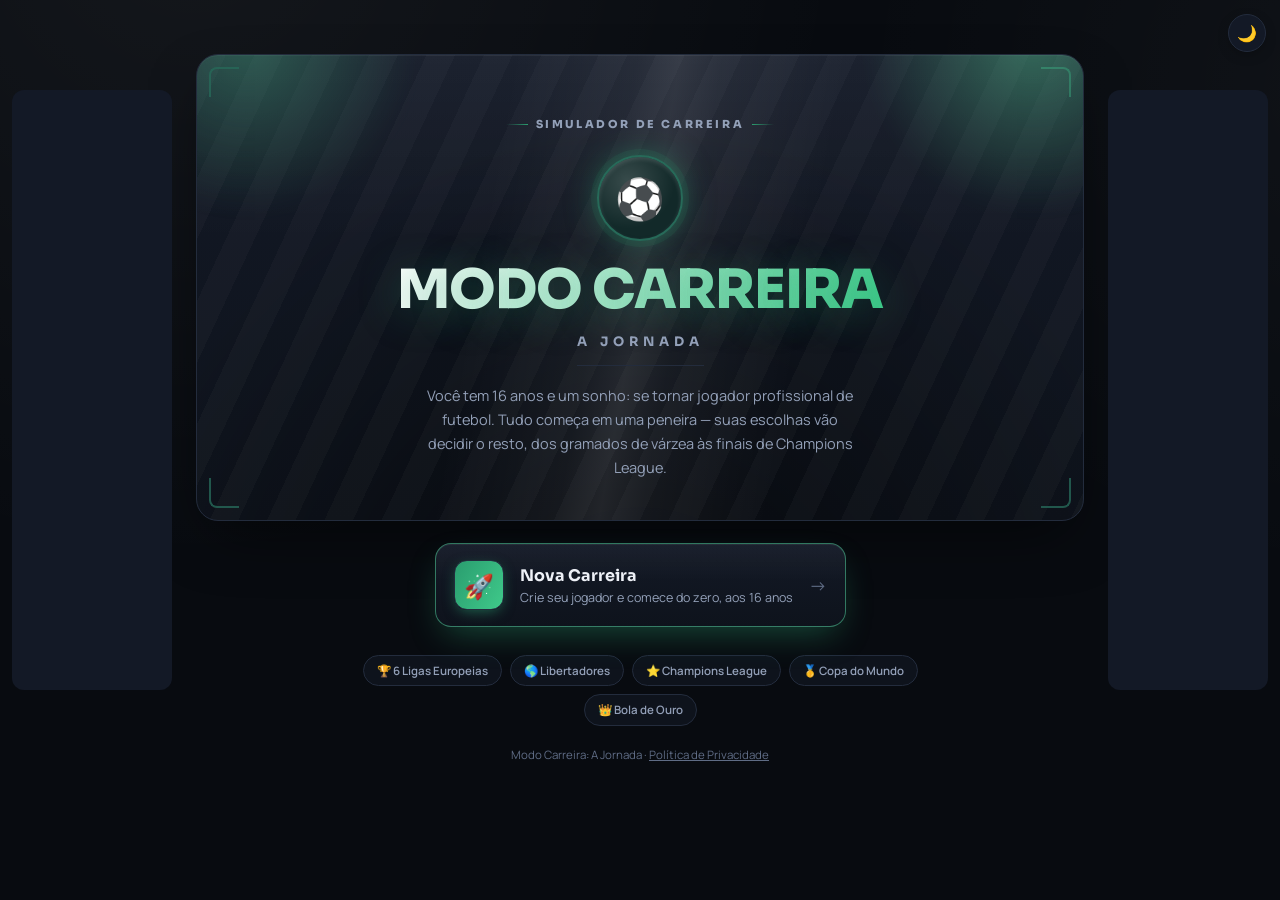
==== commit 80e9009e: "Corrige rejeição do AdSense: anúncio não aparece mais em telas sem conteúdo O Google reprovou o site" ====
--- a/index.html
+++ b/index.html
@@ -4,12 +4,20 @@
 <meta charset="UTF-8">
 <meta name="viewport" content="width=device-width, initial-scale=1.0">
 <title>Modo Carreira: A Jornada</title>
+<meta name="description" content="Modo Carreira: A Jornada é um simulador de carreira de jogador de futebol no navegador. Comece aos 16 anos numa peneira, evolua atributos, negocie contratos, dispute Brasileirão, Libertadores, Champions League e Copa do Mundo até a aposentadoria.">
 <link rel="stylesheet" href="css/style.css">
 <!-- Google AdSense — Publisher ID real da conta (ver js/core/ads.js). -->
 <script async src="https://pagead2.googlesyndication.com/pagead/js/adsbygoogle.js?client=ca-pub-1959719427487568" crossorigin="anonymous"></script>
 </head>
 <body>
 <div id="app"></div>
+<noscript>
+  <div style="max-width:640px;margin:40px auto;padding:24px;font-family:sans-serif;line-height:1.5">
+    <h1>Modo Carreira: A Jornada</h1>
+    <p>Modo Carreira: A Jornada é um simulador de carreira de jogador de futebol. Crie seu jogador aos 16 anos, passe pela peneira, evolua atributos, negocie contratos e dispute Brasileirão, Libertadores, Champions League e Copa do Mundo até a aposentadoria.</p>
+    <p>Este jogo precisa de JavaScript habilitado no navegador para funcionar.</p>
+  </div>
+</noscript>
 <button id="theme-toggle-btn" class="theme-toggle-btn" title="Alternar tema claro/escuro" type="button">🌙</button>
 <div id="ad-corner" class="ad-corner"></div>
 <div id="ad-left" class="ad-side"></div>
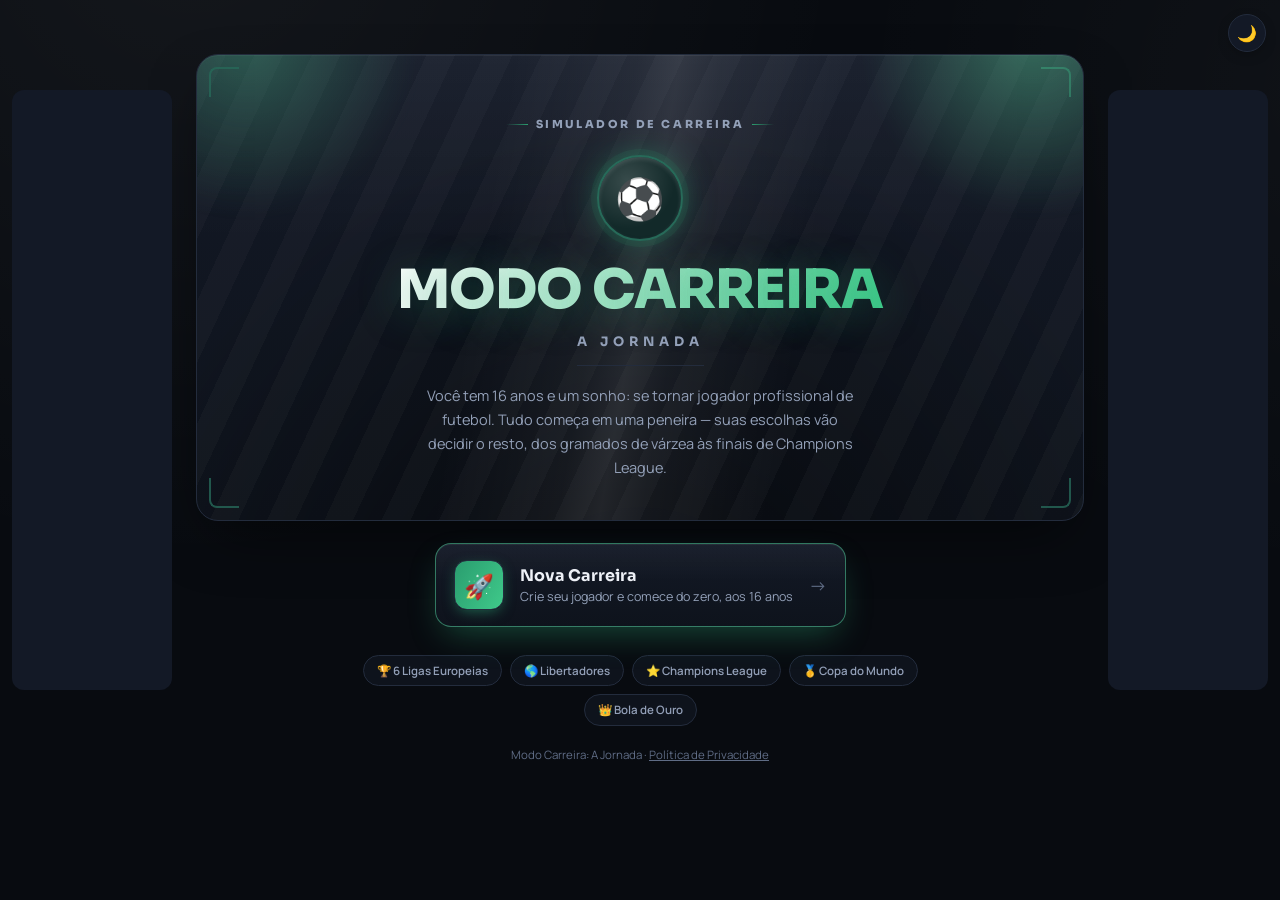
==== commit 7a5cbb9b: "Carrega adsbygoogle.js só depois que a tela tem conteúdo do jogo O script vinha fixo no <head>, carr" ====
--- a/index.html
+++ b/index.html
@@ -6,8 +6,21 @@
 <title>Modo Carreira: A Jornada</title>
 <meta name="description" content="Modo Carreira: A Jornada é um simulador de carreira de jogador de futebol no navegador. Comece aos 16 anos numa peneira, evolua atributos, negocie contratos, dispute Brasileirão, Libertadores, Champions League e Copa do Mundo até a aposentadoria.">
 <link rel="stylesheet" href="css/style.css">
-<!-- Google AdSense — Publisher ID real da conta (ver js/core/ads.js). -->
-<script async src="https://pagead2.googlesyndication.com/pagead/js/adsbygoogle.js?client=ca-pub-1959719427487568" crossorigin="anonymous"></script>
+<!-- Google AdSense — o script adsbygoogle.js NÃO carrega mais aqui. Ele só é
+     inserido dinamicamente por js/core/ads.js quando a tela já tem conteúdo
+     do jogo (GAME.clube definido) — ver telaAtualPermiteAnuncio() em ads.js.
+     Isso evita que o Auto Ads do Google rode sozinho nas telas de menu/criação
+     de personagem, que é exatamente o motivo da rejeição registrada em
+     ads.google.com > Sites > kendsonc.github.io ("Anúncios veiculados pelo
+     Google em telas sem conteúdo do editor"). -->
+<!-- Google Analytics (GA4) — Measurement ID real da propriedade "Modo Carreira: A Jornada". -->
+<script async src="https://www.googletagmanager.com/gtag/js?id=G-DK6LTBPD3M"></script>
+<script>
+  window.dataLayer = window.dataLayer || [];
+  function gtag(){ dataLayer.push(arguments); }
+  gtag('js', new Date());
+  gtag('config', 'G-DK6LTBPD3M');
+</script>
 </head>
 <body>
 <div id="app"></div>
@@ -23,56 +36,61 @@
 <div id="ad-left" class="ad-side"></div>
 <div id="ad-right" class="ad-side"></div>
 
-<script src="js/core/utils.js"></script>
-<script src="js/core/ads.js"></script>
-<script src="js/core/pixelart.js"></script>
-<script src="js/core/escudos.js"></script>
-<script src="js/core/rostos.js"></script>
-<script src="js/data/dados-base.js"></script>
-<script src="js/data/escudos-clubes.js"></script>
-<script src="js/data/lances.js"></script>
-<script src="js/data/dialogos-tecnico.js"></script>
-<script src="js/data/eventos.js"></script>
-<script src="js/data/loja-roupas.js"></script>
-<script src="js/data/loja-tenis.js"></script>
-<script src="js/data/loja-relogios.js"></script>
-<script src="js/data/carros.js"></script>
-<script src="js/data/imoveis.js"></script>
+<script defer src="js/core/utils.js"></script>
+<script defer src="js/core/ads.js"></script>
+<script defer src="js/core/pixelart.js"></script>
+<script defer src="js/core/escudos.js"></script>
+<script defer src="js/core/rostos.js"></script>
+<script defer src="js/data/dados-base.js"></script>
+<script defer src="js/data/escudos-clubes.js"></script>
+<script defer src="js/data/lances.js"></script>
+<script defer src="js/data/dialogos-tecnico.js"></script>
+<script defer src="js/data/eventos.js"></script>
+<script defer src="js/data/loja-roupas.js"></script>
+<script defer src="js/data/loja-tenis.js"></script>
+<script defer src="js/data/loja-relogios.js"></script>
+<script defer src="js/data/carros.js"></script>
+<script defer src="js/data/imoveis.js"></script>
 
-<script src="js/core/audio.js"></script>
-<script src="js/core/state.js"></script>
-<script src="js/core/efeitos.js"></script>
-<script src="js/core/router.js"></script>
+<script defer src="js/core/audio.js"></script>
+<script defer src="js/core/state.js"></script>
+<script defer src="js/core/efeitos.js"></script>
+<script defer src="js/core/router.js"></script>
 
-<script src="js/screens/inicio.js"></script>
-<script src="js/screens/clubes.js"></script>
-<script src="js/screens/peneira.js"></script>
+<script defer src="js/screens/inicio.js"></script>
+<script defer src="js/screens/clubes.js"></script>
+<script defer src="js/screens/peneira.js"></script>
 
-<script src="js/sistemas/consequencias.js"></script>
-<script src="js/sistemas/rival.js"></script>
-<script src="js/sistemas/exCompanheiros.js"></script>
-<script src="js/sistemas/torcida.js"></script>
-<script src="js/sistemas/vidapessoal.js"></script>
-<script src="js/sistemas/loja.js"></script>
-<script src="js/sistemas/imoveis.js"></script>
-<script src="js/sistemas/banco.js"></script>
-<script src="js/sistemas/liga.js"></script>
-<script src="js/sistemas/copas.js"></script>
-<script src="js/sistemas/eventos.js"></script>
-<script src="js/sistemas/lesao.js"></script>
-<script src="js/sistemas/treino.js"></script>
-<script src="js/sistemas/partida.js"></script>
-<script src="js/sistemas/imprensa.js"></script>
-<script src="js/sistemas/selecao.js"></script>
+<script defer src="js/sistemas/consequencias.js"></script>
+<script defer src="js/sistemas/rival.js"></script>
+<script defer src="js/sistemas/exCompanheiros.js"></script>
+<script defer src="js/sistemas/mentoria.js"></script>
+<script defer src="js/sistemas/torcida.js"></script>
+<script defer src="js/sistemas/clubeVivo.js"></script>
+<script defer src="js/sistemas/familia.js"></script>
+<script defer src="js/sistemas/vidapessoal.js"></script>
+<script defer src="js/sistemas/loja.js"></script>
+<script defer src="js/sistemas/imoveis.js"></script>
+<script defer src="js/sistemas/banco.js"></script>
+<script defer src="js/sistemas/liga.js"></script>
+<script defer src="js/sistemas/copas.js"></script>
+<script defer src="js/sistemas/eventos.js"></script>
+<script defer src="js/sistemas/lesao.js"></script>
+<script defer src="js/sistemas/treino.js"></script>
+<script defer src="js/sistemas/partida.js"></script>
+<script defer src="js/sistemas/imprensa.js"></script>
+<script defer src="js/sistemas/selecao.js"></script>
 
-<script src="js/ui/statusbar.js"></script>
-<script src="js/ui/agenda.js"></script>
-<script src="js/ui/painel.js"></script>
-<script src="js/ui/central.js"></script>
+<script defer src="js/ui/dialogo.js"></script>
+<script defer src="js/ui/toast.js"></script>
+<script defer src="js/ui/statusbar.js"></script>
+<script defer src="js/ui/agenda.js"></script>
+<script defer src="js/ui/painel.js"></script>
+<script defer src="js/ui/central.js"></script>
 
-<script src="js/temporada/fim-temporada.js"></script>
-<script src="js/temporada/entressafra.js"></script>
+<script defer src="js/temporada/fim-temporada.js"></script>
+<script defer src="js/temporada/entressafra.js"></script>
 
-<script src="js/main.js"></script>
+<script defer src="js/main.js"></script>
 </body>
 </html>
--- a/css/style.css
+++ b/css/style.css
@@ -166,6 +166,12 @@
   }
   .btn:hover { background: linear-gradient(180deg, #202940, #1b2233); border-color: #3d5271; transform: translateY(-2px); box-shadow: 0 10px 22px -6px rgba(0,0,0,.5), inset 0 1px 0 rgba(255,255,255,.08); }
   .btn:active { transform: translateY(0); box-shadow: inset 0 2px 6px rgba(0,0,0,.3); }
+  /* Antes um botão desabilitado (ex: Fisioterapia intensiva sem saldo) ficava
+     visualmente IDÊNTICO a um habilitado — sem nenhum feedback do porquê o
+     clique não fazia nada, parecia bug. Agora fica visivelmente apagado, com
+     cursor de bloqueio, e sem reagir ao hover. */
+  .btn[disabled] { opacity: .4; cursor: not-allowed; color: var(--text-dim); }
+  .btn[disabled]:hover { background: linear-gradient(180deg, #1a2130, #161c29); border-color: var(--border); transform: none; box-shadow: inset 0 1px 0 rgba(255,255,255,.05), 0 2px 6px rgba(0,0,0,.2); }
   .btn-primary {
     background: var(--club-grad); border-color: color-mix(in srgb, var(--club-c1) 65%, white 8%);
     color: #06120c; font-weight: 700;
@@ -351,6 +357,40 @@
   .tab-btn.active { background: var(--club-grad); border-color: transparent; color: #06120c; box-shadow: 0 3px 10px -2px color-mix(in srgb, var(--club-c1) 55%, transparent); }
   .tab-content { display: none; }
   .tab-content.active { display: block; }
+  /* Nível de grupo (Perfil/Carreira/Clube/Social) — mesma base visual do
+     .tab-btn comum, só um pouco maior/mais espaçado pra deixar claro que é
+     a camada de navegação de cima, não mais uma aba igual às outras. */
+  .tabs-grupo { margin-bottom: 8px; }
+  .tabs-grupo .tab-btn { font-size: 13px; padding: 8px 16px; }
+
+  /* ===================== CONQUISTAS (galeria de marcos) ===================== */
+  .conquista-grid { display: grid; grid-template-columns: repeat(auto-fill, minmax(240px, 1fr)); gap: 10px; }
+  .conquista-card {
+    display: flex; gap: 10px; align-items: flex-start;
+    background: var(--surface-2); border: 1px solid var(--border); border-radius: 12px; padding: 10px 12px;
+  }
+  .conquista-card.alta {
+    border-color: color-mix(in srgb, #e8c04a 55%, var(--border) 45%);
+    box-shadow: 0 8px 20px -8px rgba(232,192,74,.35);
+  }
+  .conquista-icone { font-size: 22px; line-height: 1; flex-shrink: 0; }
+  .conquista-titulo { font-weight: 700; font-size: 13.5px; margin-bottom: 2px; }
+
+  /* ===================== TOOLTIP CUSTOMIZADO (glossário contextual) ===================== */
+  .info-tip {
+    display: inline-flex; align-items: center; justify-content: center;
+    width: 14px; height: 14px; border-radius: 50%; background: var(--surface-2);
+    border: 1px solid var(--border); color: var(--text-faint); font-size: 10px;
+    cursor: help; position: relative; margin-left: 4px; vertical-align: middle;
+  }
+  .info-tip:hover .info-tip-bubble, .info-tip:focus .info-tip-bubble { opacity: 1; visibility: visible; transform: translateX(-50%) translateY(0); }
+  .info-tip-bubble {
+    position: absolute; bottom: 120%; left: 50%; transform: translateX(-50%) translateY(4px);
+    background: var(--surface-2); border: 1px solid var(--border); border-radius: 8px;
+    padding: 6px 9px; font-size: 11.5px; color: var(--text); width: 200px; text-align: left;
+    opacity: 0; visibility: hidden; transition: opacity .15s ease, transform .15s ease;
+    box-shadow: 0 8px 20px -6px rgba(0,0,0,.5); z-index: 20; line-height: 1.4;
+  }
 
   /* ===================== MODAL (PAINEL OVERLAY) ===================== */
   #panel-overlay {
@@ -376,8 +416,65 @@
     padding: 24px 12px; overflow-y: auto; z-index: 50;
   }
 
+  /* ===================== DIÁLOGO PRÓPRIO (substitui alert/confirm) ===================== */
+  .dialogo-overlay {
+    position: fixed; inset: 0; background: rgba(4,6,10,.85);
+    backdrop-filter: blur(3px); -webkit-backdrop-filter: blur(3px);
+    display: flex; align-items: center; justify-content: center;
+    padding: 24px 12px; z-index: 200;
+  }
+  .dialogo-card {
+    position: relative; overflow: hidden;
+    background: linear-gradient(180deg, rgba(255,255,255,.03), transparent 30%), var(--surface-2);
+    border: 1px solid var(--border); border-radius: var(--radius);
+    padding: 20px; width: 100%; max-width: 420px;
+    box-shadow: 0 30px 60px -12px rgba(0,0,0,.6);
+    animation: escolhaEntra .2s ease backwards;
+  }
+  .dialogo-card::before { content: ''; position: absolute; top: 0; left: 0; right: 0; height: 3px; background: var(--club-grad); opacity: .9; }
+  .dialogo-titulo { font-size: 17px; font-weight: 700; margin-bottom: 8px; }
+  .dialogo-texto { font-size: 14px; line-height: 1.55; color: var(--text-dim); margin-bottom: 18px; }
+  .dialogo-acoes { display: flex; gap: 8px; justify-content: flex-end; }
+
+  /* ===================== TOAST (notificação rápida) ===================== */
+  .toast-container {
+    position: fixed; top: 14px; right: 14px; z-index: 150;
+    display: flex; flex-direction: column; gap: 8px; max-width: 320px;
+    pointer-events: none;
+  }
+  .toast-card {
+    pointer-events: auto; cursor: pointer;
+    display: flex; gap: 10px; align-items: flex-start;
+    background: linear-gradient(180deg, rgba(255,255,255,.04), transparent 30%), var(--surface-2);
+    border: 1px solid var(--border); border-left: 3px solid var(--club-c1);
+    border-radius: 10px; padding: 10px 12px;
+    box-shadow: 0 12px 30px -8px rgba(0,0,0,.5);
+    opacity: 0; transform: translateX(24px);
+    transition: opacity .22s ease, transform .22s ease;
+  }
+  .toast-card.toast-in { opacity: 1; transform: translateX(0); }
+  .toast-card.toast-out { opacity: 0; transform: translateX(24px); }
+  .toast-icone { font-size: 20px; line-height: 1; }
+  .toast-corpo { display: flex; flex-direction: column; gap: 2px; min-width: 0; }
+  .toast-titulo { font-weight: 700; font-size: 13px; }
+  .toast-texto { font-size: 12.5px; color: var(--text-dim); line-height: 1.4; }
+  @media (max-width: 560px){
+    .toast-container { left: 10px; right: 10px; top: 10px; max-width: none; }
+  }
+
   /* ===================== BARRA DE STATUS: AÇÕES DA CARREIRA ===================== */
   #status-bar .sb-actions { display: flex; flex-wrap: wrap; gap: 8px; margin-left: auto; }
+  .sb-toggle-btn { display: none; }
+  #status-bar .sb-extra { display: contents; }
+  @media (max-width: 640px){
+    /* Em tela estreita, a barra de status inteira (overall, temporada, jogos,
+       gols, energia, moral...) ocupava várias linhas permanentemente. Some
+       tudo dentro de .sb-extra por padrão, revelado só com o botão ☰. */
+    .sb-toggle-btn { display: inline-flex; }
+    #status-bar .sb-extra { display: none; width: 100%; }
+    #status-bar.sb-expandido .sb-extra { display: flex; flex-wrap: wrap; gap: 10px 20px; width: 100%; order: 3; }
+    #status-bar .sb-actions { order: 4; }
+  }
 
   /* ===================== SHOPPING / IMÓVEIS / BANCO (CENTRAL DE CARREIRA) ======== */
   .shop-grid { display: grid; grid-template-columns: repeat(auto-fill, minmax(230px, 1fr)); gap: 12px; }
@@ -612,7 +709,7 @@
   }
   .menu-tile-body { display: flex; flex-direction: column; gap: 3px; min-width: 0; }
   .menu-tile-title { font-family: var(--font-display); font-weight: 700; font-size: 16px; }
-  .menu-tile-sub { font-size: 12.5px; color: var(--text-dim); overflow: hidden; text-overflow: ellipsis; white-space: nowrap; }
+  .menu-tile-sub { font-size: 12.5px; color: var(--text-dim); white-space: normal; line-height: 1.35; }
   .menu-tile-primary {
     border-color: color-mix(in srgb, var(--club-c1) 60%, white 8%);
     box-shadow: 0 14px 34px -10px color-mix(in srgb, var(--club-c1) 45%, transparent), inset 0 1px 0 var(--border-soft);
@@ -621,6 +718,7 @@
   .menu-tile-primary:hover { box-shadow: 0 20px 42px -12px color-mix(in srgb, var(--club-c1) 60%, transparent), 0 0 0 1px color-mix(in srgb, var(--club-c1) 40%, transparent); }
   .menu-tile-arrow { margin-left: auto; flex-shrink: 0; color: var(--text-faint); font-size: 18px; transition: transform .18s ease, color .18s ease; }
   .menu-tile:hover .menu-tile-arrow { transform: translateX(4px); color: var(--club-c1); }
+  .menu-tile.sel { border-color: var(--club-c1); box-shadow: 0 0 0 2px color-mix(in srgb, var(--club-c1) 45%, transparent); }
 
   .link-danger {
     display: block; margin: 18px auto 0; background: none; border: none; cursor: pointer;
@@ -670,7 +768,9 @@
   .live-match-card { text-align: center; }
   .live-match-top { display: flex; align-items: center; justify-content: center; gap: 22px; }
   .live-match-team { display: flex; flex-direction: column; align-items: center; gap: 6px; flex: 1 1 120px; min-width: 0; }
-  .live-match-team span { font-size: 12.5px; color: var(--text-dim); max-width: 130px; overflow: hidden; text-overflow: ellipsis; white-space: nowrap; }
+  .live-match-team span { font-size: 12.5px; color: var(--text-dim); max-width: 130px; white-space: normal; line-height: 1.3; }
+  .live-match-team-eventos { display: flex; flex-direction: column; gap: 2px; margin-top: 2px; max-width: 140px; }
+  .live-match-team-eventos span { display: block; font-size: 11px; color: var(--text-dim); white-space: normal; max-width: none; }
   .live-match-center { display: flex; flex-direction: column; align-items: center; gap: 6px; min-width: 110px; }
   .live-match-clock {
     font-family: var(--font-display); font-weight: 700; font-size: 13px; color: var(--text-dim);
@@ -681,12 +781,17 @@
     transition: transform .15s ease;
   }
   .live-match-placar.pulse { animation: placarPulso .5s ease; }
-  @keyframes placarPulso { 0% { transform: scale(1); } 35% { transform: scale(1.18); color: var(--club-c1); } 100% { transform: scale(1); } }
+  @keyframes placarPulso { 0% { transform: scale(1); } 35% { transform: scale(1.18); color: var(--text); } 100% { transform: scale(1); } }
   .live-match-celebracao {
     height: 0; overflow: hidden; opacity: 0; transform: scale(.8);
     transition: opacity .2s ease, transform .2s ease;
     font-family: var(--font-display); font-weight: 800; font-size: 34px; letter-spacing: 1px;
-    color: var(--club-c1); text-shadow: 0 0 22px color-mix(in srgb, var(--club-c1) 70%, transparent);
+    /* Cor do clube (--club-c1) varia de quase-preta a quase-branca conforme o
+       time — usada só no glow (text-shadow). A letra em si fica em --text,
+       que é a variável já garantida pra contrastar com --surface/--bg-base
+       nos dois temas, senão clubes de cor escura ficavam com texto ilegível
+       aqui (mesma cor do fundo do card). */
+    color: var(--text); text-shadow: 0 0 22px color-mix(in srgb, var(--club-c1) 70%, transparent);
     text-align: center; margin-top: 0;
   }
   .live-match-celebracao.show {
@@ -764,3 +869,17 @@
        em monitor normal (fora deste @media) as estatísticas continuam sempre visíveis. */
     .live-match-stats-card:has(+ #lm-lance-slot .live-match-lance) { display: none; }
   }
+
+/* Respeita a preferência do sistema por menos movimento — sem isso, todas as
+   animações contínuas (holofote, pulso de escudo, brilho de marco, piscar de
+   pênalti) rodavam para sempre, mesmo para quem ativou essa opção por
+   sensibilidade a movimento/enjoo. Zera duração/iteração de tudo, o que
+   também deixa o estado final visível (sem sumir elementos animados). */
+@media (prefers-reduced-motion: reduce) {
+  *, *::before, *::after {
+    animation-duration: .001s !important;
+    animation-iteration-count: 1 !important;
+    transition-duration: .001s !important;
+    scroll-behavior: auto !important;
+  }
+}
